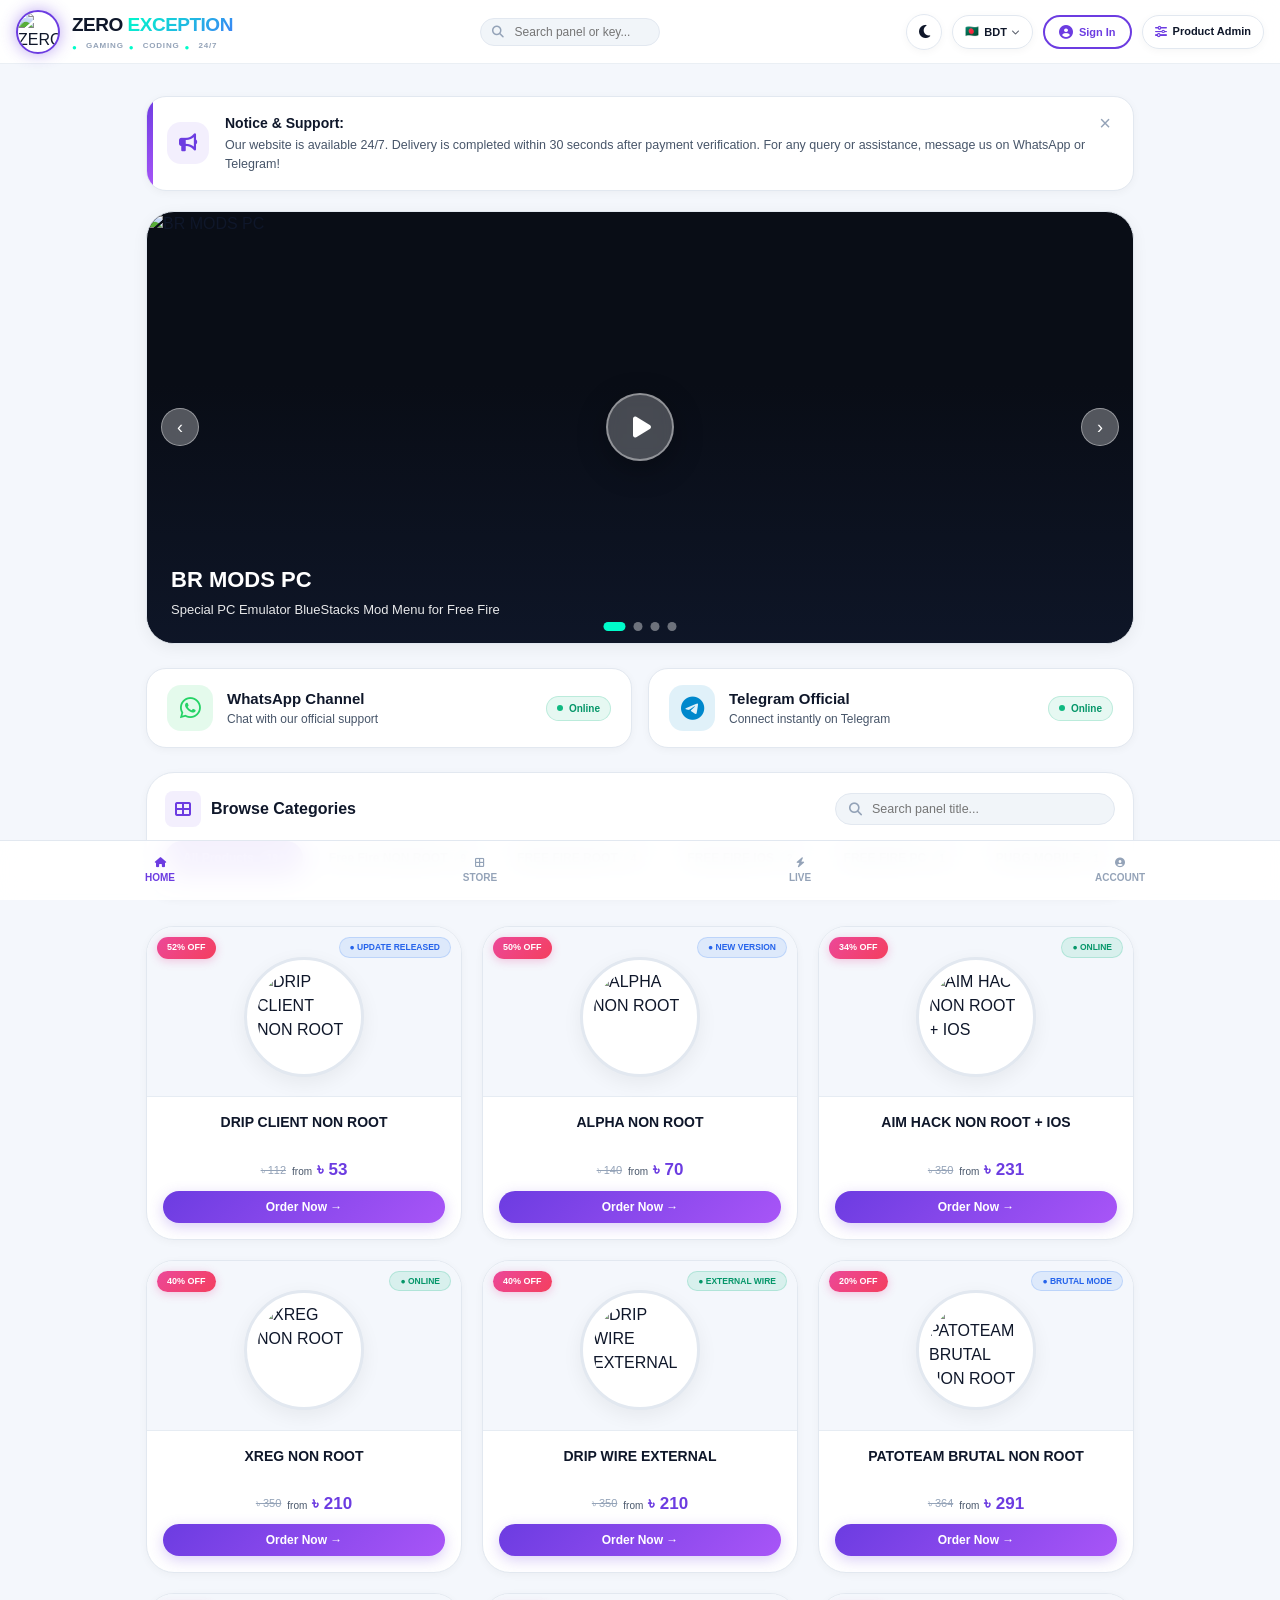
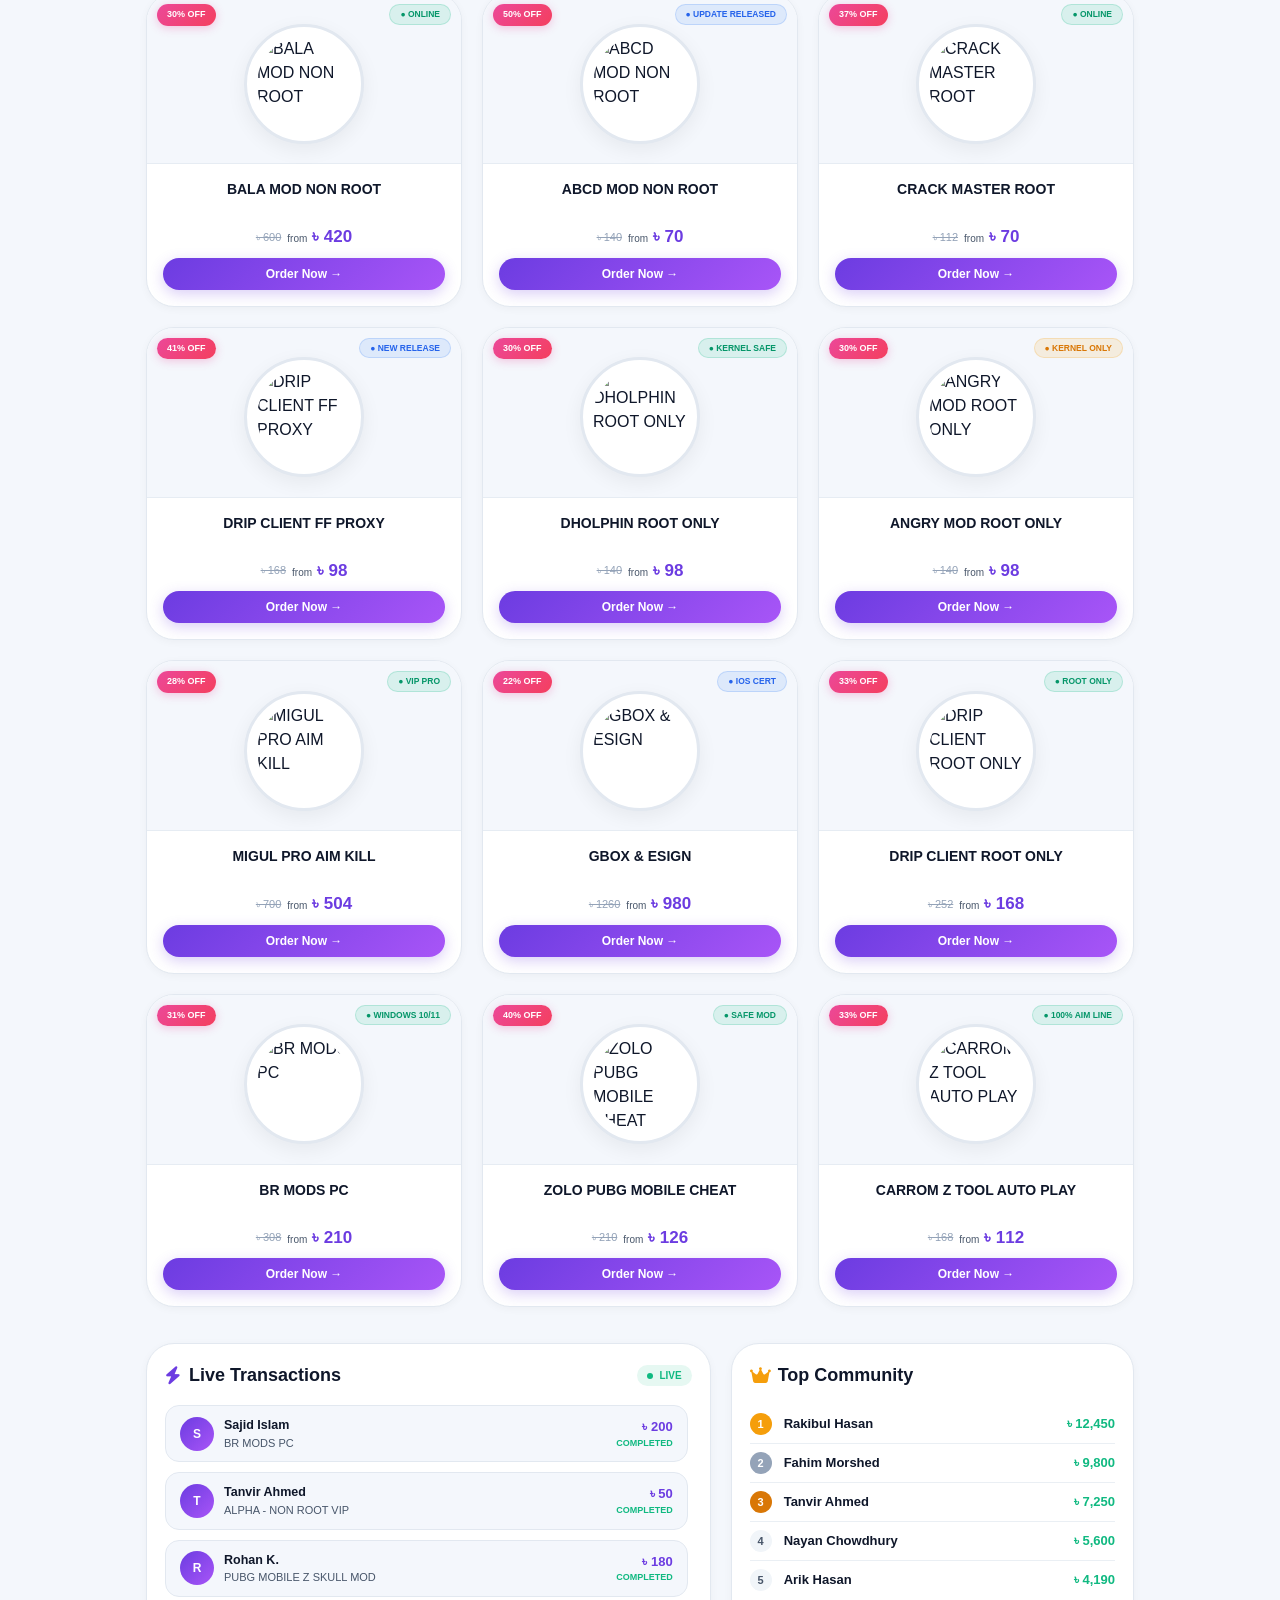
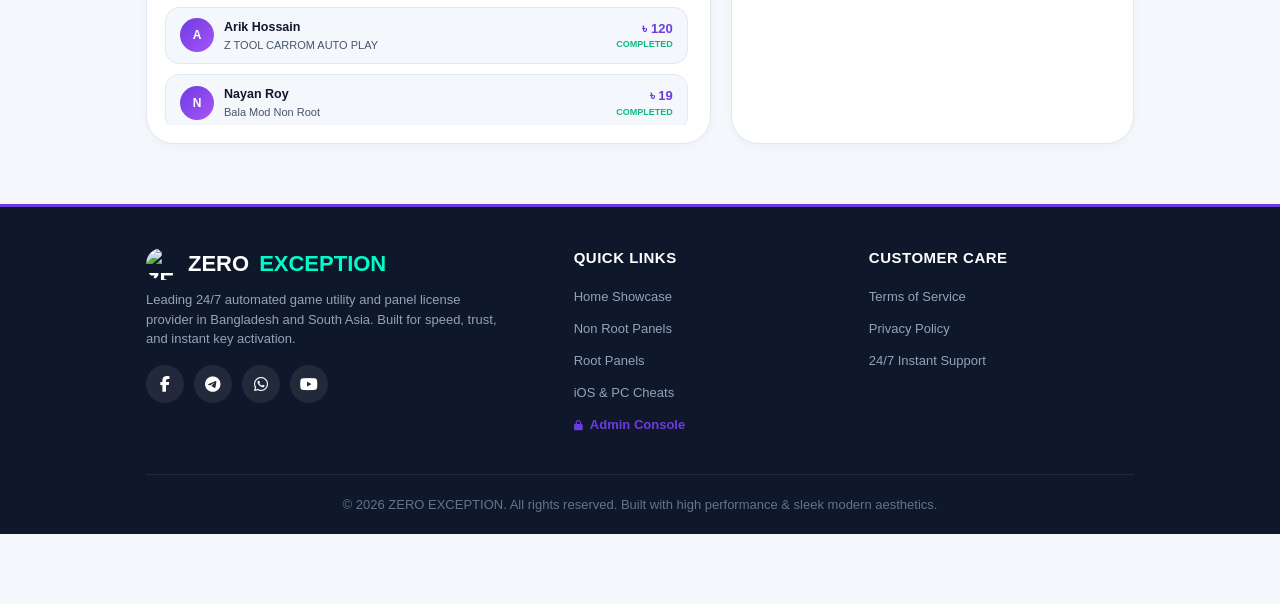
==== index.html @ f05b0069 "Add files via upload" ====
<!DOCTYPE html>
<html lang="en" data-theme="light">
<head>
    <meta charset="UTF-8">
    <meta name="viewport" content="width=device-width, initial-scale=1.0">
    <title>ZERO EXCEPTION | Fast, Trusted 24/7 Digital Game Key Store</title>
    <meta name="description" content="ZERO EXCEPTION - Premium digital gaming panels, Free Fire non-root/root mods, BR MODS PC, PUBG tools, and 24/7 automated license key delivery.">
    <meta name="keywords" content="ZERO EXCEPTION, Free fire panel, BR MODS PC, ALPHA Non Root, Drip Client, Bala Mod, PUBG Z Mod, Z Tool Auto Play">
    
    <!-- OpenGraph SEO Tags -->
    <meta property="og:title" content="ZERO EXCEPTION | 24/7 Game Panel Key Store">
    <meta property="og:description" content="Instant 30-second delivery for Free Fire, BR MODS, PUBG Z, and Carrom Auto Play with multi-currency & 24/7 support.">
    <meta property="og:type" content="website">
    
    <!-- FontAwesome & Google Fonts -->
    <link rel="stylesheet" href="https://cdnjs.cloudflare.com/ajax/libs/font-awesome/6.4.0/css/all.min.css">
    <link rel="preconnect" href="https://fonts.googleapis.com">
    <link rel="preconnect" href="https://fonts.gstatic.com" crossorigin>
    <!-- Firebase App & Firestore SDKs (v9 compat for zero-build static hosting) -->
    <script src="https://www.gstatic.com/firebasejs/9.23.0/firebase-app-compat.js"></script>
    <script src="https://www.gstatic.com/firebasejs/9.23.0/firebase-firestore-compat.js"></script>

    <style>
        /* ============================================================
           BD PANEL OFFICIAL - COMPREHENSIVE DESIGN SYSTEM & STYLES
           ============================================================ */

        :root {
            --theme-color: #00fcca;
            --theme-color-rgb: 0, 252, 202;
            --theme-brand: #6C3CE1;
            --theme-brand-hover: #5A2BD0;
            --theme-brand-light: rgba(108, 60, 225, 0.08);
            --theme-gradient: linear-gradient(135deg, #6C3CE1, #A855F7);
            --theme-gradient-accent: linear-gradient(135deg, #00fcca, #3B82F6);
            --theme-gradient-pink: linear-gradient(135deg, #6C3CE1, #EC4899);
            
            --bg-primary: #F4F7FC;
            --bg-secondary: #FFFFFF;
            --bg-card: #FFFFFF;
            --bg-nav: rgba(255, 255, 255, 0.92);
            --bg-dropdown: #FFFFFF;
            --bg-input: #F1F5F9;
            --bg-hover: rgba(0, 0, 0, 0.04);
            --bg-footer: #0F172A;
            --bg-modal-overlay: rgba(15, 23, 42, 0.65);
            
            --text-primary: #0F172A;
            --text-secondary: #475569;
            --text-muted: #94A3B8;
            --text-white: #FFFFFF;
            
            --border-color: #E2E8F0;
            --border-light: rgba(226, 232, 240, 0.7);
            --border-glow: rgba(108, 60, 225, 0.25);
            
            --shadow-sm: 0 2px 8px rgba(0, 0, 0, 0.04);
            --shadow-md: 0 4px 16px rgba(0, 0, 0, 0.06);
            --shadow-lg: 0 12px 40px rgba(0, 0, 0, 0.08);
            --shadow-glow: 0 0 25px rgba(108, 60, 225, 0.2);
            
            --radius-sm: 8px;
            --radius-md: 14px;
            --radius-lg: 20px;
            --radius-xl: 28px;
            --radius-pill: 9999px;
            
            --font-main: 'Inter', -apple-system, BlinkMacSystemFont, sans-serif;
            --font-heading: 'Outfit', 'Inter', sans-serif;
        }

        [data-theme="dark"] {
            --bg-primary: #0B0F19;
            --bg-secondary: #151D2A;
            --bg-card: #151D2A;
            --bg-nav: rgba(11, 15, 25, 0.94);
            --bg-dropdown: #151D2A;
            --bg-input: #1D283A;
            --bg-hover: rgba(255, 255, 255, 0.06);
            --bg-footer: #080C14;
            --bg-modal-overlay: rgba(0, 0, 0, 0.8);
            
            --text-primary: #F8FAFC;
            --text-secondary: #CBD5E1;
            --text-muted: #64748B;
            
            --border-color: #243044;
            --border-light: rgba(36, 48, 68, 0.7);
            --border-glow: rgba(0, 252, 202, 0.3);
            
            --shadow-sm: 0 2px 8px rgba(0, 0, 0, 0.3);
            --shadow-md: 0 4px 20px rgba(0, 0, 0, 0.4);
            --shadow-lg: 0 12px 40px rgba(0, 0, 0, 0.5);
            --shadow-glow: 0 0 30px rgba(0, 252, 202, 0.15);
        }

        *, *::before, *::after {
            box-sizing: border-box;
            margin: 0;
            padding: 0;
            transition: background-color 0.3s ease, color 0.3s ease, border-color 0.3s ease, box-shadow 0.3s ease;
        }

        html { scroll-behavior: smooth; }

        body {
            font-family: var(--font-main);
            background-color: var(--bg-primary);
            color: var(--text-primary);
            line-height: 1.5;
            -webkit-font-smoothing: antialiased;
            min-height: 100vh;
            padding-bottom: 70px;
        }

        a { text-decoration: none; color: inherit; }
        button, input, select { font-family: inherit; outline: none; border: none; }
        button { cursor: pointer; }

        ::-webkit-scrollbar { width: 7px; }
        ::-webkit-scrollbar-track { background: var(--bg-primary); }
        ::-webkit-scrollbar-thumb { background: var(--theme-brand); border-radius: 10px; }

        .container-custom {
            max-width: 1020px;
            margin: 0 auto;
            padding: 0 16px;
        }

        /* HEADER */
        #new-header {
            background: var(--bg-nav);
            border-bottom: 1px solid var(--border-light);
            padding: 0.6rem 1rem;
            display: flex;
            justify-content: space-between;
            align-items: center;
            position: sticky;
            top: 0;
            z-index: 1000;
            backdrop-filter: blur(16px);
            -webkit-backdrop-filter: blur(16px);
            min-height: 64px;
        }

        .site-brand { display: flex; align-items: center; gap: 12px; }
        .site-brand .brand-img-logo {
            width: 44px;
            height: 44px;
            border-radius: 50%;
            object-fit: cover;
            border: 2px solid var(--theme-brand);
            box-shadow: 0 0 16px rgba(108, 60, 225, 0.45);
            transition: transform 0.3s cubic-bezier(0.16, 1, 0.3, 1);
        }
        .site-brand:hover .brand-img-logo {
            transform: scale(1.08) rotate(5deg);
            box-shadow: 0 0 22px rgba(108, 60, 225, 0.65);
        }

        .site-brand .brand-info { display: flex; flex-direction: column; }
        .site-brand .brand-name {
            font-size: 19px;
            font-weight: 900;
            font-family: var(--font-heading);
            letter-spacing: -0.5px;
            color: var(--text-primary);
        }
        .site-brand .brand-name .highlight {
            background: var(--theme-gradient-accent);
            -webkit-background-clip: text;
            background-clip: text;
            -webkit-text-fill-color: transparent;
        }
        .site-brand .brand-tagline {
            font-size: 8px;
            font-weight: 700;
            color: var(--text-muted);
            letter-spacing: 0.8px;
            display: flex;
            align-items: center;
            gap: 5px;
            margin-top: 1px;
            text-transform: uppercase;
        }
        .site-brand .brand-tagline .dot { color: var(--theme-color); }

        .header-right-side { display: flex; align-items: center; gap: 10px; }

        .header-search { position: relative; display: none; }
        @media (min-width: 768px) { .header-search { display: block; } }
        .header-search input {
            background: var(--bg-input);
            color: var(--text-primary);
            border: 1px solid var(--border-color);
            padding: 6px 12px 6px 34px;
            border-radius: var(--radius-pill);
            font-size: 12px;
            width: 180px;
            transition: all 0.3s ease;
        }
        .header-search input:focus { width: 230px; border-color: var(--theme-brand); box-shadow: 0 0 12px rgba(108, 60, 225, 0.2); }
        .header-search i { position: absolute; left: 12px; top: 50%; transform: translateY(-50%); font-size: 12px; color: var(--text-muted); }

        .theme-toggle-btn {
            width: 36px;
            height: 36px;
            border-radius: 50%;
            background: var(--bg-secondary);
            border: 1.5px solid var(--border-color);
            color: var(--text-primary);
            display: flex;
            align-items: center;
            justify-content: center;
            cursor: pointer;
            font-size: 15px;
            box-shadow: var(--shadow-sm);
            transition: all 0.3s ease;
        }
        .theme-toggle-btn:hover { transform: scale(1.08) rotate(15deg); border-color: var(--theme-brand); color: var(--theme-brand); }

        .currency-dropdown { position: relative; }
        .currency-btn {
            background: var(--bg-secondary);
            border: 1.5px solid var(--border-color);
            border-radius: var(--radius-pill);
            padding: 4px 12px;
            font-weight: 700;
            font-size: 11px;
            color: var(--text-primary);
            display: flex;
            align-items: center;
            gap: 5px;
            height: 34px;
            box-shadow: var(--shadow-sm);
        }
        .currency-menu {
            position: absolute;
            top: 110%;
            right: 0;
            background: var(--bg-dropdown);
            border: 1px solid var(--border-color);
            border-radius: var(--radius-md);
            padding: 6px;
            box-shadow: var(--shadow-lg);
            display: none;
            flex-direction: column;
            gap: 4px;
            min-width: 110px;
            z-index: 1050;
        }
        .currency-menu.show { display: flex; animation: fadeInDown 0.2s ease forwards; }
        .currency-item {
            padding: 6px 12px;
            border-radius: var(--radius-sm);
            font-size: 11px;
            font-weight: 600;
            color: var(--text-primary);
            display: flex;
            align-items: center;
            gap: 6px;
            cursor: pointer;
        }
        .currency-item:hover, .currency-item.active { background: var(--theme-brand-light); color: var(--theme-brand); }

        .auth-btn-login {
            padding: 5px 14px;
            border-radius: var(--radius-pill);
            font-weight: 700;
            font-size: 11px;
            color: var(--theme-brand);
            border: 2px solid var(--theme-brand);
            background: transparent;
            height: 34px;
            display: flex;
            align-items: center;
        }
        .auth-btn-register {
            padding: 5px 16px;
            border-radius: var(--radius-pill);
            font-weight: 700;
            font-size: 11px;
            color: white !important;
            background: var(--theme-gradient);
            height: 34px;
            display: flex;
            align-items: center;
            box-shadow: 0 3px 12px rgba(108, 60, 225, 0.3);
        }
        .user-avatar-btn {
            width: 36px;
            height: 36px;
            border-radius: 50%;
            background: var(--theme-gradient-pink);
            color: white;
            font-weight: 800;
            font-size: 13px;
            display: flex;
            align-items: center;
            justify-content: center;
            cursor: pointer;
            box-shadow: 0 2px 10px rgba(108, 60, 225, 0.3);
            position: relative;
        }
        .user-avatar-btn .online-dot {
            position: absolute;
            bottom: 0;
            right: 0;
            width: 10px;
            height: 10px;
            background: #10B981;
            border-radius: 50%;
            border: 2px solid var(--bg-secondary);
        }

        /* User Profile Dropdown */
        .user-dropdown-wrap {
            position: relative;
        }
        .user-menu-dropdown {
            position: absolute;
            top: 115%;
            right: 0;
            background: var(--bg-dropdown);
            border: 1.5px solid var(--border-color);
            border-radius: var(--radius-md);
            padding: 8px;
            box-shadow: var(--shadow-lg);
            display: none;
            flex-direction: column;
            gap: 4px;
            min-width: 210px;
            z-index: 1060;
        }
        .user-menu-dropdown.show {
            display: flex;
            animation: fadeInDown 0.2s ease forwards;
        }
        .user-menu-item {
            padding: 8px 12px;
            border-radius: var(--radius-sm);
            font-size: 12px;
            font-weight: 600;
            color: var(--text-primary);
            display: flex;
            align-items: center;
            gap: 8px;
            cursor: pointer;
            transition: all 0.2s ease;
            text-decoration: none;
        }
        .user-menu-item:hover {
            background: var(--theme-brand-light);
            color: var(--theme-brand);
        }
        .user-menu-item.logout {
            color: #EF4444;
            border-top: 1px solid var(--border-light);
            margin-top: 4px;
            padding-top: 8px;
        }
        .user-menu-item.logout:hover {
            background: rgba(239, 68, 68, 0.1);
            color: #DC2626;
        }

        /* NOTICE */
        .notice-banner {
            background: var(--bg-card);
            border: 1px solid var(--border-color);
            border-radius: var(--radius-lg);
            padding: 16px 44px 16px 20px;
            margin: 16px 0 20px;
            display: flex;
            align-items: center;
            gap: 16px;
            box-shadow: var(--shadow-sm);
            position: relative;
            overflow: hidden;
        }
        .notice-banner::before { content: ''; position: absolute; left: 0; top: 0; bottom: 0; width: 6px; background: var(--theme-gradient); }
        .notice-banner .icon {
            width: 42px;
            height: 42px;
            background: var(--theme-brand-light);
            border-radius: var(--radius-md);
            display: flex;
            align-items: center;
            justify-content: center;
            color: var(--theme-brand);
            font-size: 18px;
            flex-shrink: 0;
        }
        .notice-banner .content h4 { font-size: 14px; font-weight: 800; color: var(--text-primary); }
        .notice-banner .content p { font-size: 12.5px; color: var(--text-secondary); margin-top: 2px; }
        .notice-banner .close-btn {
            position: absolute;
            top: 12px;
            right: 14px;
            background: none;
            font-size: 20px;
            color: var(--text-muted);
            cursor: pointer;
            width: 28px;
            height: 28px;
            border-radius: 50%;
            display: flex;
            align-items: center;
            justify-content: center;
        }

        /* CAROUSEL */
        .carousel-wrapper {
            position: relative;
            border-radius: var(--radius-xl);
            overflow: hidden;
            margin-bottom: 24px;
            box-shadow: var(--shadow-md);
            border: 1px solid var(--border-color);
            background: #090D16;
        }
        .carousel-track { display: flex; transition: transform 0.6s cubic-bezier(0.16, 1, 0.3, 1); }
        .carousel-slide { flex: 0 0 100%; aspect-ratio: 16/7; position: relative; }
        @media (max-width: 640px) { .carousel-slide { aspect-ratio: 16/9; } }
        .carousel-slide img { width: 100%; height: 100%; object-fit: cover; }
        .carousel-slide .slide-overlay {
            position: absolute;
            inset: 0;
            background: linear-gradient(0deg, rgba(15,23,42,0.85) 0%, transparent 60%);
            display: flex;
            flex-direction: column;
            justify-content: flex-end;
            padding: 24px;
            color: white;
        }
        .slide-overlay h3 { font-size: 22px; font-weight: 800; font-family: var(--font-heading); }
        .slide-overlay p { font-size: 13px; opacity: 0.9; margin-top: 4px; }
        .play-overlay-btn {
            position: absolute;
            top: 50%;
            left: 50%;
            transform: translate(-50%, -50%);
            width: 68px;
            height: 68px;
            background: rgba(255, 255, 255, 0.25);
            backdrop-filter: blur(8px);
            border: 2px solid rgba(255, 255, 255, 0.4);
            border-radius: 50%;
            display: flex;
            align-items: center;
            justify-content: center;
            color: white;
            font-size: 24px;
            cursor: pointer;
            box-shadow: 0 8px 30px rgba(0, 0, 0, 0.3);
            z-index: 5;
        }
        .carousel-nav-btn {
            position: absolute;
            top: 50%;
            transform: translateY(-50%);
            width: 38px;
            height: 38px;
            border-radius: 50%;
            background: rgba(255, 255, 255, 0.3);
            backdrop-filter: blur(6px);
            border: 1px solid rgba(255, 255, 255, 0.4);
            color: white;
            display: flex;
            align-items: center;
            justify-content: center;
            font-size: 18px;
            z-index: 10;
        }
        .carousel-prev { left: 14px; }
        .carousel-next { right: 14px; }
        .carousel-dots { position: absolute; bottom: 12px; left: 50%; transform: translateX(-50%); display: flex; gap: 8px; z-index: 10; }
        .dot { width: 9px; height: 9px; border-radius: 50%; background: rgba(255, 255, 255, 0.4); cursor: pointer; }
        .dot.active { background: var(--theme-color); width: 22px; border-radius: 10px; }

        /* SUPPORT SECTION */
        .support-section { display: grid; grid-template-columns: 1fr 1fr; gap: 16px; margin-bottom: 24px; }
        @media (max-width: 640px) { .support-section { grid-template-columns: 1fr; } }
        .support-card {
            background: var(--bg-card);
            border: 1px solid var(--border-color);
            border-radius: var(--radius-lg);
            padding: 16px 20px;
            display: flex;
            align-items: center;
            gap: 14px;
            box-shadow: var(--shadow-sm);
        }
        .support-card .icon {
            width: 46px;
            height: 46px;
            border-radius: var(--radius-md);
            display: flex;
            align-items: center;
            justify-content: center;
            font-size: 24px;
            flex-shrink: 0;
        }
        .support-card .icon.whatsapp { background: rgba(37, 211, 102, 0.12); color: #25D366; }
        .support-card .icon.telegram { background: rgba(0, 136, 204, 0.12); color: #0088cc; }
        .support-card .info { flex: 1; }
        .support-card .info .title { font-weight: 800; font-size: 15px; color: var(--text-primary); }
        .support-card .info .sub { font-size: 12px; color: var(--text-secondary); }
        .status-pill {
            display: flex;
            align-items: center;
            gap: 6px;
            font-size: 10px;
            font-weight: 700;
            color: #059669;
            background: rgba(16, 185, 129, 0.1);
            padding: 4px 10px;
            border-radius: var(--radius-pill);
            border: 1px solid rgba(16, 185, 129, 0.2);
        }
        .status-pill .dot { width: 6px; height: 6px; background: #10B981; border-radius: 50%; animation: pulse 1.8s infinite; }

        @keyframes pulse {
            0% { transform: scale(0.95); box-shadow: 0 0 0 0 rgba(16, 185, 129, 0.7); }
            70% { transform: scale(1); box-shadow: 0 0 0 6px rgba(16, 185, 129, 0); }
            100% { transform: scale(0.95); box-shadow: 0 0 0 0 rgba(16, 185, 129, 0); }
        }

        /* CATEGORIES & SEARCH */
        .category-filter-box {
            background: var(--bg-card);
            border: 1px solid var(--border-color);
            border-radius: var(--radius-xl);
            padding: 18px;
            margin-bottom: 28px;
            box-shadow: var(--shadow-sm);
        }
        .filter-top { display: flex; align-items: center; justify-content: space-between; margin-bottom: 14px; gap: 12px; flex-wrap: wrap; }
        .filter-top .left-title { display: flex; align-items: center; gap: 10px; }
        .filter-top .left-title .icon-wrap {
            width: 36px;
            height: 36px;
            background: var(--theme-brand-light);
            color: var(--theme-brand);
            border-radius: var(--radius-sm);
            display: flex;
            align-items: center;
            justify-content: center;
            font-size: 16px;
        }
        .filter-top h4 { font-size: 16px; font-weight: 800; font-family: var(--font-heading); }
        .search-input-wrap { position: relative; flex: 1; max-width: 280px; }
        .search-input-wrap input {
            width: 100%;
            background: var(--bg-input);
            color: var(--text-primary);
            border: 1px solid var(--border-color);
            padding: 8px 14px 8px 36px;
            border-radius: var(--radius-pill);
            font-size: 12.5px;
        }
        .search-input-wrap i { position: absolute; left: 14px; top: 50%; transform: translateY(-50%); font-size: 13px; color: var(--text-muted); }

        .filter-tabs { display: flex; gap: 8px; overflow-x: auto; padding-bottom: 4px; }
        .filter-tab {
            padding: 8px 18px;
            border-radius: var(--radius-pill);
            font-size: 12px;
            font-weight: 700;
            color: var(--text-secondary);
            background: var(--bg-input);
            white-space: nowrap;
            cursor: pointer;
            display: inline-flex;
            align-items: center;
            gap: 6px;
        }
        .filter-tab:hover { background: var(--theme-brand-light); color: var(--theme-brand); }
        .filter-tab.active { background: var(--theme-brand); color: white; box-shadow: 0 4px 14px rgba(108, 60, 225, 0.35); }
        .filter-tab .count { font-size: 10px; background: rgba(0, 0, 0, 0.1); padding: 1px 7px; border-radius: var(--radius-pill); }
        .filter-tab.active .count { background: rgba(255, 255, 255, 0.25); color: white; }

        /* PRODUCT GRID */
        .product-grid { display: grid; grid-template-columns: repeat(2, 1fr); gap: 20px; margin-bottom: 36px; }
        @media (min-width: 900px) { .product-grid { grid-template-columns: repeat(3, 1fr); } }
        @media (max-width: 600px) { .product-grid { grid-template-columns: repeat(2, 1fr); gap: 12px; } }

        .product-card {
            background: var(--bg-card);
            border: 1.5px solid var(--border-color);
            border-radius: var(--radius-xl);
            overflow: hidden;
            position: relative;
            display: flex;
            flex-direction: column;
            box-shadow: var(--shadow-sm);
            cursor: pointer;
        }
        .product-card:hover { transform: translateY(-6px); box-shadow: var(--shadow-glow); border-color: var(--theme-brand); }
        .product-card .image-wrap {
            padding: 24px 16px 14px;
            background: var(--bg-primary);
            display: flex;
            align-items: center;
            justify-content: center;
            position: relative;
            min-height: 170px;
            border-bottom: 1px solid var(--border-light);
        }

        .discount-badge {
            position: absolute;
            top: 10px;
            left: 10px;
            background: linear-gradient(135deg, #EC4899, #F43F5E);
            color: white;
            font-size: 9px;
            font-weight: 800;
            padding: 4px 10px;
            border-radius: var(--radius-pill);
            box-shadow: 0 2px 10px rgba(236, 72, 153, 0.3);
            z-index: 10;
            text-transform: uppercase;
        }
        .status-badge {
            position: absolute;
            top: 10px;
            right: 10px;
            font-size: 8.5px;
            font-weight: 800;
            padding: 3px 10px;
            border-radius: var(--radius-pill);
            z-index: 10;
            text-transform: uppercase;
        }
        .status-badge.online { background: rgba(16, 185, 129, 0.12); color: #059669; border: 1px solid rgba(16, 185, 129, 0.2); }
        .status-badge.new { background: rgba(59, 130, 246, 0.12); color: #2563EB; border: 1px solid rgba(59, 130, 246, 0.2); }
        .status-badge.warning { background: rgba(245, 158, 11, 0.12); color: #D97706; border: 1px solid rgba(245, 158, 11, 0.2); }
        .status-badge.danger { background: rgba(239, 68, 68, 0.12); color: #DC2626; border: 1px solid rgba(239, 68, 68, 0.2); }

        .product-card .image-circle {
            width: 120px;
            height: 120px;
            border-radius: 50%;
            background: var(--bg-card);
            display: flex;
            align-items: center;
            justify-content: center;
            padding: 10px;
            border: 3px solid var(--border-color);
            box-shadow: 0 6px 20px rgba(0, 0, 0, 0.06);
        }
        .product-card:hover .image-circle { transform: scale(1.06); border-color: var(--theme-brand); }
        .product-card .image-circle img { width: 100%; height: 100%; object-fit: cover; border-radius: 50%; }

        .product-card .info { padding: 16px; text-align: center; flex: 1; display: flex; flex-direction: column; justify-content: space-between; }
        .product-card .info h4 { font-size: 14px; font-weight: 800; color: var(--text-primary); line-height: 1.3; min-height: 36px; }
        .product-card .price-row { display: flex; align-items: center; justify-content: center; gap: 6px; margin: 8px 0; }
        .product-card .old-price { font-size: 11px; color: var(--text-muted); text-decoration: line-through; }
        .product-card .price { font-size: 17px; font-weight: 900; color: var(--theme-brand); font-family: var(--font-heading); }
        .product-card .price .from { font-size: 10px; font-weight: 500; color: var(--text-secondary); }

        .order-btn {
            width: 100%;
            padding: 9px;
            border-radius: var(--radius-pill);
            background: var(--theme-gradient);
            color: white;
            font-size: 12px;
            font-weight: 800;
            border: none;
            box-shadow: 0 4px 14px rgba(108, 60, 225, 0.25);
        }
        .order-btn:hover { transform: scale(1.02); box-shadow: 0 6px 20px rgba(108, 60, 225, 0.4); }

        /* LIVE ORDERS & LEADERBOARD */
        .section-title-wrap { display: flex; align-items: center; justify-content: space-between; margin-bottom: 16px; }
        .section-title-wrap h3 { font-size: 18px; font-weight: 900; font-family: var(--font-heading); display: flex; align-items: center; gap: 8px; }
        .live-indicator { display: inline-flex; align-items: center; gap: 6px; font-size: 10px; font-weight: 700; color: #10B981; background: rgba(16, 185, 129, 0.1); padding: 3px 10px; border-radius: var(--radius-pill); }

        .dashboard-row { display: grid; grid-template-columns: 1.4fr 1fr; gap: 20px; margin-bottom: 36px; }
        @media (max-width: 800px) { .dashboard-row { grid-template-columns: 1fr; } }

        .live-orders-card, .top-spenders-card { background: var(--bg-card); border: 1px solid var(--border-color); border-radius: var(--radius-xl); padding: 18px; box-shadow: var(--shadow-sm); }
        .live-orders-list { display: flex; flex-direction: column; gap: 10px; max-height: 320px; overflow-y: auto; padding-right: 4px; }
        .live-order-item { background: var(--bg-primary); border: 1px solid var(--border-color); border-radius: var(--radius-md); padding: 10px 14px; display: flex; align-items: center; justify-content: space-between; animation: fadeIn 0.4s ease forwards; }
        .live-order-user { display: flex; align-items: center; gap: 10px; }
        .live-order-avatar { width: 34px; height: 34px; border-radius: 50%; background: var(--theme-gradient); color: white; font-weight: 800; font-size: 12px; display: flex; align-items: center; justify-content: center; }
        .live-order-info .name { font-weight: 700; font-size: 12.5px; color: var(--text-primary); }
        .live-order-info .product { font-size: 11px; color: var(--text-secondary); }
        .live-order-right { text-align: right; }
        .live-order-price { font-weight: 800; font-size: 13px; color: var(--theme-brand); }
        .live-order-status { font-size: 9px; font-weight: 800; color: #10B981; text-transform: uppercase; }

        .top-user-item { display: flex; align-items: center; gap: 12px; padding: 8px 0; border-bottom: 1px solid var(--border-light); }
        .top-user-item:last-child { border-bottom: none; }
        .top-user-rank { width: 22px; height: 22px; border-radius: 50%; background: var(--bg-input); color: var(--text-secondary); font-size: 11px; font-weight: 800; display: flex; align-items: center; justify-content: center; }
        .top-user-rank.gold { background: #F59E0B; color: white; }
        .top-user-rank.silver { background: #94A3B8; color: white; }
        .top-user-rank.bronze { background: #D97706; color: white; }
        .top-user-name { flex: 1; font-weight: 700; font-size: 13px; }
        .top-user-spent { font-weight: 800; font-size: 13px; color: #10B981; }

        /* FOOTER */
        .premium-footer { background: var(--bg-footer); border-top: 3px solid var(--theme-brand); color: white; padding: 40px 0 20px; margin-top: 60px; }
        .footer-grid { display: grid; grid-template-columns: 1.5fr 1fr 1fr; gap: 30px; margin-bottom: 30px; }
        @media (max-width: 768px) { .footer-grid { grid-template-columns: 1fr; } }
        .footer-brand h3 { font-size: 22px; font-weight: 900; font-family: var(--font-heading); }
        .footer-brand p { font-size: 13px; color: #94A3B8; margin: 10px 0 16px; max-width: 360px; }
        .footer-socials { display: flex; gap: 10px; }
        .social-icon { width: 38px; height: 38px; border-radius: 50%; background: rgba(255, 255, 255, 0.08); display: flex; align-items: center; justify-content: center; color: white; font-size: 16px; }
        .footer-col h4 { font-size: 15px; font-weight: 800; margin-bottom: 14px; text-transform: uppercase; letter-spacing: 0.5px; }
        .footer-col ul { list-style: none; }
        .footer-col ul li { margin-bottom: 8px; }
        .footer-col ul li a { color: #94A3B8; font-size: 13px; }
        .copyright-bar { text-align: center; border-top: 1px solid rgba(255, 255, 255, 0.08); padding-top: 20px; font-size: 13px; color: #64748B; }

        /* MOBILE NAV */
        .mobile-navbar {
            position: fixed;
            bottom: 0;
            left: 0;
            right: 0;
            height: 60px;
            background: var(--bg-nav);
            backdrop-filter: blur(14px);
            -webkit-backdrop-filter: blur(14px);
            border-top: 1px solid var(--border-color);
            display: flex;
            justify-content: space-around;
            align-items: center;
            z-index: 1000;
        }
        .nav-item {
            display: flex;
            flex-direction: column;
            align-items: center;
            justify-content: center;
            color: var(--text-muted);
            font-size: 10px;
            font-weight: 700;
            text-transform: uppercase;
            gap: 3px;
            cursor: pointer;
            flex: 1;
            height: 100%;
        }
        .nav-item.active, .nav-item:hover { color: var(--theme-brand); }

        /* MODALS */
        .modal-overlay {
            position: fixed;
            inset: 0;
            background: var(--bg-modal-overlay);
            backdrop-filter: blur(8px);
            z-index: 2000;
            display: none;
            align-items: center;
            justify-content: center;
            padding: 16px;
            opacity: 0;
            transition: opacity 0.3s ease;
        }
        .modal-overlay.active { display: flex; opacity: 1; }
        .modal-card {
            background: var(--bg-card);
            border: 1px solid var(--border-color);
            border-radius: var(--radius-xl);
            max-width: 520px;
            width: 100%;
            padding: 24px;
            box-shadow: var(--shadow-lg);
            position: relative;
            transform: scale(0.92);
            transition: transform 0.3s cubic-bezier(0.16, 1, 0.3, 1);
            max-height: 90vh;
            overflow-y: auto;
        }
        .modal-overlay.active .modal-card { transform: scale(1); }
        .modal-close-btn {
            position: absolute;
            top: 16px;
            right: 16px;
            background: var(--bg-input);
            border: none;
            width: 32px;
            height: 32px;
            border-radius: 50%;
            font-size: 18px;
            color: var(--text-secondary);
            display: flex;
            align-items: center;
            justify-content: center;
            cursor: pointer;
        }
        .modal-header h3 { font-size: 20px; font-weight: 900; font-family: var(--font-heading); }
        .modal-header p { font-size: 13px; color: var(--text-secondary); }

        .checkout-product-preview {
            display: flex;
            align-items: center;
            gap: 14px;
            background: var(--bg-primary);
            padding: 12px;
            border-radius: var(--radius-md);
            margin-bottom: 16px;
        }
        .checkout-product-preview img { width: 50px; height: 50px; border-radius: 50%; object-fit: cover; }
        .checkout-product-preview h4 { font-size: 14px; font-weight: 800; }
        .checkout-product-preview .price { font-size: 15px; font-weight: 900; color: var(--theme-brand); }

        .form-group { margin-bottom: 14px; }
        .form-group label { display: block; font-size: 12px; font-weight: 700; margin-bottom: 6px; color: var(--text-secondary); }
        .form-control {
            width: 100%;
            padding: 10px 14px;
            background: var(--bg-input);
            border: 1px solid var(--border-color);
            border-radius: var(--radius-md);
            color: var(--text-primary);
            font-size: 13px;
            font-weight: 600;
        }

        .payment-methods-grid { display: grid; grid-template-columns: repeat(3, 1fr); gap: 8px; margin-bottom: 16px; }
        .payment-method-card {
            background: var(--bg-primary);
            border: 2px solid var(--border-color);
            border-radius: var(--radius-md);
            padding: 8px;
            text-align: center;
            cursor: pointer;
        }
        .payment-method-card.active { border-color: var(--theme-brand); background: var(--theme-brand-light); }
        .payment-method-card span { display: block; font-size: 10px; font-weight: 800; }

        .account-number-box {
            background: var(--bg-input);
            border: 1px dashed var(--theme-brand);
            border-radius: var(--radius-md);
            padding: 12px;
            display: flex;
            align-items: center;
            justify-content: space-between;
            margin-bottom: 16px;
        }
        .copy-btn { background: var(--theme-brand); color: white; font-size: 11px; font-weight: 700; padding: 4px 10px; border-radius: var(--radius-pill); }

        .key-delivery-box {
            background: #064E3B;
            color: #A7F3D0;
            border-radius: var(--radius-md);
            padding: 16px;
            text-align: center;
            margin-top: 16px;
        }
        .key-delivery-box .key-text {
            font-family: monospace;
            font-size: 18px;
            font-weight: 900;
            letter-spacing: 2px;
            background: rgba(0, 0, 0, 0.3);
            padding: 8px 12px;
            border-radius: 6px;
            margin: 10px 0;
            color: #34D399;
            user-select: text !important;
        }

        @keyframes fadeIn { from { opacity: 0; transform: translateY(10px); } to { opacity: 1; transform: translateY(0); } }
        @keyframes fadeInDown { from { opacity: 0; transform: translateY(-10px); } to { opacity: 1; transform: translateY(0); } }
    </style>
</head>
<body>

    <!-- ==========================================
         HEADER / NAVBAR
         ========================================== -->
    <header id="new-header">
        <a href="#" class="site-brand">
            <img src="images/logo.jpg" alt="ZERO EXCEPTION Logo" class="brand-img-logo">
            <div class="brand-info">
                <div class="brand-name">
                    ZERO <span class="highlight">EXCEPTION</span>
                </div>
                <div class="brand-tagline">
                    <span class="dot">●</span> Gaming <span class="dot">●</span> Coding <span class="dot">●</span> 24/7
                </div>
            </div>
        </a>

        <div class="header-search">
            <i class="fas fa-search"></i>
            <input type="text" id="searchInputHeader" placeholder="Search panel or key...">
        </div>

        <div class="header-right-side">
            <button class="theme-toggle-btn" id="themeToggle" aria-label="Toggle Theme">
                <i class="fas fa-moon"></i>
            </button>

            <div class="currency-dropdown">
                <button class="currency-btn" id="currencyDropdownBtn">
                    <span id="currencyFlag">🇧🇩</span>
                    <span id="currencyLabel">BDT</span>
                    <i class="fas fa-chevron-down" style="font-size: 8px; opacity: 0.7;"></i>
                </button>
                <div class="currency-menu" id="currencyMenu">
                    <div class="currency-item" data-currency="BDT">🇧🇩 BDT</div>
                    <div class="currency-item" data-currency="INR">🇮🇳 INR</div>
                    <div class="currency-item" data-currency="NPR">🇳🇵 NPR</div>
                    <div class="currency-item" data-currency="PKR">🇵🇰 PKR</div>
                </div>
            </div>

            <!-- Customer Auth & Profile Controls -->
            <div id="headerAuthContainer" style="display: flex; align-items: center; gap: 8px;">
                <!-- When NOT Logged In -->
                <button class="auth-btn-login" id="headerLoginBtn" style="cursor: pointer; gap: 6px; font-weight: 800;">
                    <i class="fas fa-user-circle" style="font-size: 14px;"></i> <span>Sign In</span>
                </button>

                <!-- When LOGGED IN -->
                <div class="user-dropdown-wrap" id="headerUserDropdownWrap" style="display: none;">
                    <button class="user-profile-badge" id="headerUserProfileBtn" style="display: flex; align-items: center; gap: 8px; cursor: pointer; padding: 3px 10px 3px 4px; border-radius: var(--radius-pill); background: var(--bg-secondary); border: 1.5px solid var(--border-color); box-shadow: var(--shadow-sm); height: 34px;">
                        <div class="user-avatar-btn" id="headerUserAvatar" style="width: 26px; height: 26px; font-size: 11px;">U</div>
                        <span id="headerUserName" style="font-size: 11.5px; font-weight: 700; max-width: 90px; overflow: hidden; text-overflow: ellipsis; white-space: nowrap;">Account</span>
                        <i class="fas fa-chevron-down" style="font-size: 8px; opacity: 0.6;"></i>
                    </button>
                    <div class="user-menu-dropdown" id="headerUserMenu">
                        <div style="padding: 6px 12px; border-bottom: 1px solid var(--border-light); margin-bottom: 4px;">
                            <div id="dropdownUserFullName" style="font-size: 12.5px; font-weight: 800;">User Name</div>
                            <div id="dropdownUserEmail" style="font-size: 10.5px; color: var(--text-muted);">user@example.com</div>
                            <span class="badge-tag" id="dropdownUserRoleBadge" style="margin-top: 4px; display: inline-block; font-size: 9px; padding: 1px 6px; background: rgba(108, 60, 225, 0.15); color: var(--theme-brand); font-weight: 800; border-radius: 4px;">Customer</span>
                        </div>
                        <div class="user-menu-item" id="menuItemMyOrders">
                            <i class="fas fa-receipt" style="color: var(--theme-brand);"></i> My Orders & Keys
                        </div>
                        <a href="admin.html" class="user-menu-item" id="menuItemAdminConsole" style="display: none; color: #FACC15; font-weight: 700;">
                            <i class="fas fa-crown"></i> Admin Console
                        </a>
                        <div class="user-menu-item logout" id="menuItemLogout">
                            <i class="fas fa-sign-out-alt"></i> Sign Out
                        </div>
                    </div>
                </div>
            </div>

            <a href="admin.html" id="adminHeaderBtn" style="background: var(--bg-secondary); border: 1.5px solid var(--border-color); border-radius: var(--radius-pill); padding: 4px 12px; font-weight: 800; font-size: 11px; color: var(--text-primary); display: flex; align-items: center; gap: 6px; height: 34px; cursor: pointer; box-shadow: var(--shadow-sm); transition: all 0.3s ease;">
                <i class="fas fa-sliders-h" style="color: var(--theme-brand); font-size: 12px;"></i> Product Admin
            </a>
        </div>
    </header>

    <!-- ==========================================
         MAIN CONTAINER
         ========================================== -->
    <main class="container-custom" style="padding-top: 16px;">

        <!-- Notice Announcement Banner -->
        <div class="notice-banner" id="noticeBanner">
            <div class="icon">
                <i class="fas fa-bullhorn"></i>
            </div>
            <div class="content">
                <h4>Notice & Support:</h4>
                <p>Our website is available 24/7. Delivery is completed within 30 seconds after payment verification. For any query or assistance, message us on WhatsApp or Telegram!</p>
            </div>
            <button class="close-btn" id="noticeCloseBtn">×</button>
        </div>

        <!-- Hero Video Carousel Slider -->
        <div class="carousel-wrapper">
            <div class="play-overlay-btn" id="playOverlayBtn" title="Watch Video Demo">
                <i class="fas fa-play" style="margin-left: 4px;"></i>
            </div>
            <div class="carousel-track" id="carouselTrack">
                <div class="carousel-slide">
                    <img src="images/br_mods_pc.png" alt="BR MODS PC">
                    <div class="slide-overlay">
                        <h3>BR MODS PC</h3>
                        <p>Special PC Emulator BlueStacks Mod Menu for Free Fire</p>
                    </div>
                </div>
                <div class="carousel-slide">
                    <img src="images/jitu.jpg" alt="ALPHA NON ROOT">
                    <div class="slide-overlay">
                        <h3>ALPHA - NON ROOT VIP</h3>
                        <p>High Performance Headshot Scope & ESP Mod Injector</p>
                    </div>
                </div>
                <div class="carousel-slide">
                    <img src="images/zolo_pubg.png" alt="ZOLO PUBG">
                    <div class="slide-overlay">
                        <h3>PUBG MOBILE Z SKULL EDITION</h3>
                        <p>Skeleton ESP & Zero Recoil for PUBG Mobile</p>
                    </div>
                </div>
                <div class="carousel-slide">
                    <img src="images/carrom.png" alt="CARROM">
                    <div class="slide-overlay">
                        <h3>Z TOOL CARROM AUTO PLAY</h3>
                        <p>100% Guideline Predictor for Carrom Pool</p>
                    </div>
                </div>
            </div>
            <button class="carousel-nav-btn carousel-prev" id="carouselPrev">‹</button>
            <button class="carousel-nav-btn carousel-next" id="carouselNext">›</button>
            <div class="carousel-dots" id="carouselDots"></div>
        </div>

        <!-- Official Support Section -->
        <div class="support-section">
            <a href="https://wa.me/8801727400370" target="_blank" class="support-card">
                <div class="icon whatsapp">
                    <i class="fab fa-whatsapp"></i>
                </div>
                <div class="info">
                    <div class="title">WhatsApp Channel</div>
                    <div class="sub">Chat with our official support</div>
                </div>
                <div class="status-pill">
                    <span class="dot"></span> Online
                </div>
            </a>

            <a href="https://t.me/+nE1pT80-i6oyOGU1/" target="_blank" class="support-card">
                <div class="icon telegram">
                    <i class="fab fa-telegram-plane"></i>
                </div>
                <div class="info">
                    <div class="title">Telegram Official</div>
                    <div class="sub">Connect instantly on Telegram</div>
                </div>
                <div class="status-pill">
                    <span class="dot"></span> Online
                </div>
            </a>
        </div>

        <!-- Category Filter & Search Bar -->
        <div class="category-filter-box" id="categorySection">
            <div class="filter-top">
                <div class="left-title">
                    <div class="icon-wrap">
                        <i class="fas fa-th-large"></i>
                    </div>
                    <h4>Browse Categories</h4>
                </div>
                <div class="search-input-wrap">
                    <i class="fas fa-search"></i>
                    <input type="text" id="searchInput" placeholder="Search panel title...">
                </div>
            </div>
            <div class="filter-tabs" id="filterTabs">
                <!-- Dynamically Rendered -->
            </div>
        </div>

        <!-- Product Cards Grid -->
        <div class="product-grid" id="productGrid">
            <!-- Dynamically Rendered -->
        </div>

        <!-- Live Orders Feed & Top Spenders Leaderboard Section -->
        <div class="dashboard-row" id="liveOrdersSection">
            <div class="live-orders-card">
                <div class="section-title-wrap">
                    <h3>
                        <i class="fas fa-bolt" style="color: var(--theme-brand);"></i> Live Transactions
                    </h3>
                    <div class="live-indicator">
                        <span class="dot" style="width: 6px; height: 6px; background: #10B981; border-radius: 50%;"></span>
                        LIVE
                    </div>
                </div>
                <div class="live-orders-list" id="liveOrdersList">
                    <!-- Dynamically Rendered -->
                </div>
            </div>

            <div class="top-spenders-card">
                <div class="section-title-wrap">
                    <h3>
                        <i class="fas fa-crown" style="color: #F59E0B;"></i> Top Community
                    </h3>
                </div>
                <div class="top-spenders-list">
                    <div class="top-user-item">
                        <div class="top-user-rank gold">1</div>
                        <div class="top-user-name">Rakibul Hasan</div>
                        <div class="top-user-spent">৳ 12,450</div>
                    </div>
                    <div class="top-user-item">
                        <div class="top-user-rank silver">2</div>
                        <div class="top-user-name">Fahim Morshed</div>
                        <div class="top-user-spent">৳ 9,800</div>
                    </div>
                    <div class="top-user-item">
                        <div class="top-user-rank bronze">3</div>
                        <div class="top-user-name">Tanvir Ahmed</div>
                        <div class="top-user-spent">৳ 7,250</div>
                    </div>
                    <div class="top-user-item">
                        <div class="top-user-rank">4</div>
                        <div class="top-user-name">Nayan Chowdhury</div>
                        <div class="top-user-spent">৳ 5,600</div>
                    </div>
                    <div class="top-user-item">
                        <div class="top-user-rank">5</div>
                        <div class="top-user-name">Arik Hasan</div>
                        <div class="top-user-spent">৳ 4,190</div>
                    </div>
                </div>
            </div>
        </div>

    </main>

    <!-- FOOTER -->
    <footer class="premium-footer">
        <div class="container-custom">
            <div class="footer-grid">
                <div class="footer-brand">
                    <h3 style="display: flex; align-items: center; gap: 10px;">
                        <img src="images/logo.jpg" alt="ZERO EXCEPTION Logo" style="width: 32px; height: 32px; border-radius: 50%; object-fit: cover;">
                        ZERO <span style="color: var(--theme-color);">EXCEPTION</span>
                    </h3>
                    <p>Leading 24/7 automated game utility and panel license provider in Bangladesh and South Asia. Built for speed, trust, and instant key activation.</p>
                    <div class="footer-socials">
                        <a href="https://www.facebook.com/ariyanahmmed09x" class="social-icon"><i class="fab fa-facebook-f"></i></a>
                        <a href="https://t.me/AriyanAhmed9x" class="social-icon"><i class="fab fa-telegram-plane"></i></a>
                        <a href="https://wa.me/8801727400370" target="_blank" class="social-icon"><i class="fab fa-whatsapp"></i></a>
                        <a href="#" class="social-icon"><i class="fab fa-youtube"></i></a>
                    </div>
                </div>

                <div class="footer-col">
                    <h4>Quick Links</h4>
                    <ul>
                        <li><a href="#">Home Showcase</a></li>
                        <li><a href="#categorySection">Non Root Panels</a></li>
                        <li><a href="#categorySection">Root Panels</a></li>
                        <li><a href="#categorySection">iOS & PC Cheats</a></li>
                        <li><a href="admin.html" style="color: var(--theme-brand); font-weight: 700;"><i class="fas fa-lock" style="font-size: 10px; margin-right: 4px;"></i> Admin Console</a></li>
                    </ul>
                </div>

                <div class="footer-col">
                    <h4>Customer Care</h4>
                    <ul>
                        <li><a href="#">Terms of Service</a></li>
                        <li><a href="#">Privacy Policy</a></li>
                        <li><a href="#">24/7 Instant Support</a></li>
                    </ul>
                </div>
            </div>

            <div class="copyright-bar">
                © 2026 ZERO EXCEPTION. All rights reserved. Built with high performance & sleek modern aesthetics.
            </div>
        </div>
    </footer>

    <!-- STICKY MOBILE BOTTOM NAVBAR -->
    <nav class="mobile-navbar">
        <div class="nav-item active" data-target="home">
            <i class="fas fa-home"></i>
            <span>Home</span>
        </div>
        <div class="nav-item" data-target="categories">
            <i class="fas fa-th-large"></i>
            <span>Store</span>
        </div>
        <div class="nav-item" data-target="orders">
            <i class="fas fa-bolt"></i>
            <span>Live</span>
        </div>
        <div class="nav-item" data-target="account" id="mobileNavAccount">
            <i class="fas fa-user-circle"></i>
            <span id="mobileNavAccountLabel">Account</span>
        </div>
    </nav>

    <!-- CHECKOUT MODAL -->
    <div class="modal-overlay" id="checkoutModal">
        <div class="modal-card">
            <button class="modal-close-btn" id="checkoutModalClose">×</button>

            <div id="checkoutStep1">
                <div class="modal-header">
                    <h3>Order License Key</h3>
                    <p>Select your payment method and enter the transaction ID for instant activation.</p>
                </div>

                <div class="checkout-product-preview">
                    <img id="checkoutProductImg" src="" alt="">
                    <div>
                        <h4 id="checkoutProductTitle">Product Title</h4>
                        <div id="checkoutProductCategory" style="font-size: 11px; color: var(--text-secondary);">Category</div>
                        <div class="price" id="checkoutBasePrice">৳ 0.00</div>
                    </div>
                </div>

                <div class="form-group">
                    <label>Select Duration / License Type</label>
                    <select class="form-control" id="durationSelect">
                        <option value="1">1 Day Key (Standard Access)</option>
                        <option value="7">7 Days Key (VIP Access)</option>
                        <option value="30" selected>30 Days Key (Ultra VIP Access)</option>
                        <option value="365">Lifetime Key (Permanent Access)</option>
                    </select>
                </div>

                <div class="form-group">
                    <label>Choose Payment Gateway</label>
                    <div class="payment-methods-grid">
                        <div class="payment-method-card active" data-method="bkash">
                            <i class="fas fa-mobile-alt" style="color: #e2136e; font-size: 18px;"></i>
                            <span>bKash</span>
                        </div>
                        <div class="payment-method-card" data-method="nagad">
                            <i class="fas fa-wallet" style="color: #f7931e; font-size: 18px;"></i>
                            <span>Nagad</span>
                        </div>
                        <div class="payment-method-card" data-method="rocket">
                            <i class="fas fa-university" style="color: #8c3494; font-size: 18px;"></i>
                            <span>Rocket</span>
                        </div>
                    </div>
                </div>

                <div class="account-number-box">
                    <div>
                        <div id="paymentMethodTitle" style="font-size: 11px; text-transform: uppercase; color: var(--text-secondary);">bKash Personal</div>
                        <div id="paymentNumberDisplay" style="font-size: 15px; font-weight: 900; letter-spacing: 0.5px;">01718404195</div>
                    </div>
                    <button class="copy-btn" id="copyNumberBtn">COPY</button>
                </div>

                <!-- Payment Gateway Note -->
                <div class="payment-note-box" style="background: rgba(245, 158, 11, 0.12); border: 1.5px solid rgba(245, 158, 11, 0.35); border-radius: var(--radius-md); padding: 10px 14px; margin-bottom: 16px; display: flex; align-items: center; gap: 10px; color: #F59E0B; font-size: 12.5px; font-weight: 800;">
                    <i class="fas fa-exclamation-triangle" style="font-size: 15px; flex-shrink: 0;"></i>
                    <span>Note: Only Send Money (01718404195)</span>
                </div>

                <form id="verifyPaymentForm">
                    <div class="form-group">
                        <label>Enter Payment Transaction ID (TrxID)</label>
                        <input type="text" class="form-control" id="trxIdInput" placeholder="e.g. BPO92847192" required>
                    </div>

                    <button type="submit" class="order-btn" style="height: 44px; font-size: 14px; margin-top: 10px;">
                        Verify Payment & Deliver Key →
                    </button>
                </form>
            </div>

            <div id="checkoutStep2" style="display: none;">
                <div class="modal-header" style="text-align: center;">
                    <div style="width: 54px; height: 54px; background: rgba(37, 211, 102, 0.15); color: #25D366; border-radius: 50%; display: flex; align-items: center; justify-content: center; font-size: 26px; margin: 0 auto 12px;">
                        <i class="fab fa-whatsapp"></i>
                    </div>
                    <h3 style="color: #25D366;">Payment Details Submitted!</h3>
                    <p style="margin-top: 6px; font-size: 13px;">Your transaction details have been sent via WhatsApp.<br>Our admin will verify your payment and send your activation key directly on WhatsApp.</p>
                </div>

                <div style="background: var(--bg-primary); border: 1.5px dashed var(--theme-brand); border-radius: var(--radius-md); padding: 16px; text-align: center; margin: 18px 0;">
                    <div style="font-size: 11px; text-transform: uppercase; color: var(--text-secondary); font-weight: 800; letter-spacing: 0.5px;">WHATSAPP VERIFICATION NUMBER</div>
                    <div style="font-size: 20px; font-weight: 900; color: var(--theme-brand); margin: 6px 0; letter-spacing: 1px;">01727400370</div>
                    <div style="font-size: 11.5px; color: var(--text-secondary);">Your key will be delivered on WhatsApp after TrxID verification.</div>
                </div>

                <div style="margin-top: 16px; text-align: center;">
                    <a href="https://wa.me/8801727400370" target="_blank" id="step2WaBtn" class="auth-btn-register" style="justify-content: center; height: 44px; width: 100%; font-size: 13px; background: #25D366; box-shadow: 0 4px 14px rgba(37, 211, 102, 0.35);">
                        <i class="fab fa-whatsapp" style="margin-right: 8px; font-size: 16px;"></i> Open WhatsApp Chat (01727400370)
                    </a>
                </div>
            </div>
        </div>
    </div>

    <!-- VIDEO MODAL -->
    <div class="modal-overlay" id="videoModal">
        <div class="modal-card" style="max-width: 680px; padding: 16px;">
            <button class="modal-close-btn" id="videoModalClose">×</button>
            <div style="position: relative; padding-bottom: 56.25%; height: 0; overflow: hidden; border-radius: 14px; background: #000;">
                <iframe style="position: absolute; top: 0; left: 0; width: 100%; height: 100%; border: 0;" src="https://youtu.be/tg2MwT5FPdY?si=PS-fFHZVYdpmk6qL" allowfullscreen></iframe>
            </div>
        </div>
    </div>

    <!-- PRODUCT MANAGEMENT ADMIN MODAL -->
    <div class="modal-overlay" id="adminModal">
        <div class="modal-card" style="max-width: 780px; width: 95%;">
            <button class="modal-close-btn" id="adminModalClose">&times;</button>
            <div class="modal-header" style="margin-bottom: 16px;">
                <h3 style="display: flex; align-items: center; gap: 10px; font-size: 20px; font-weight: 900;">
                    <i class="fas fa-sliders-h" style="color: var(--theme-brand);"></i> Product Catalog Manager
                </h3>
                <p>Add new products, edit pricing packages, manage catalog, or export updated JavaScript data code.</p>
            </div>

            <!-- Tabs: Add Product / Manage / Export Code -->
            <div style="display: flex; gap: 10px; border-bottom: 1px solid var(--border-color); padding-bottom: 12px; margin-bottom: 16px; flex-wrap: wrap;">
                <button id="adminTabAdd" class="filter-tab active" style="font-size: 12px; padding: 6px 14px;">➕ Add New Product</button>
                <button id="adminTabManage" class="filter-tab" style="font-size: 12px; padding: 6px 14px;">📦 Manage Catalog (<span id="adminCatalogCount">0</span>)</button>
                <button id="adminTabExport" class="filter-tab" style="font-size: 12px; padding: 6px 14px;">⚡ Export app.js Code</button>
            </div>

            <!-- Section 1: Add New Product Form -->
            <div id="adminSectionAdd">
                <form id="adminAddProductForm">
                    <div style="display: grid; grid-template-columns: 1fr 1fr; gap: 12px;">
                        <div class="form-group">
                            <label>Product Title</label>
                            <input type="text" class="form-control" id="adminTitle" placeholder="e.g. VIP DIAMOND MOD" required>
                        </div>
                        <div class="form-group">
                            <label>Category</label>
                            <select class="form-control" id="adminCategory" required>
                                <option value="non-root">Free Fire NON ROOT</option>
                                <option value="root">FREE FIRE ROOT</option>
                                <option value="ios">FREE FIRE IOS</option>
                                <option value="pc">FREE FIRE PC</option>
                                <option value="pubg">PUBG MOBILE</option>
                                <option value="demo">DEMO / TOOLS</option>
                            </select>
                        </div>
                    </div>

                    <div style="display: grid; grid-template-columns: 1fr 1fr 1fr; gap: 12px;">
                        <div class="form-group">
                            <label>Base Price (BDT ৳)</label>
                            <input type="number" class="form-control" id="adminBasePrice" placeholder="e.g. 150" required>
                        </div>
                        <div class="form-group">
                            <label>Old Price (Optional ৳)</label>
                            <input type="number" class="form-control" id="adminOldPrice" placeholder="e.g. 300">
                        </div>
                        <div class="form-group">
                            <label>Discount Badge (Optional)</label>
                            <input type="text" class="form-control" id="adminDiscount" placeholder="e.g. 50% OFF">
                        </div>
                    </div>

                    <div style="display: grid; grid-template-columns: 1fr 1.3fr; gap: 12px;">
                        <div class="form-group">
                            <label>Status Badge Text</label>
                            <input type="text" class="form-control" id="adminStatusText" placeholder="e.g. Online / Update Released" value="Online">
                        </div>
                        <div class="form-group">
                            <label style="display: flex; justify-content: space-between; align-items: center;">
                                <span>Product Image</span>
                                <span style="font-size: 10px; color: var(--theme-brand); font-weight: 700;">Direct Upload / URL / Path</span>
                            </label>
                            <div style="display: flex; gap: 8px; align-items: center;">
                                <img id="adminImagePreview" src="images/logo.jpg" alt="Preview" style="width: 42px; height: 42px; border-radius: 50%; object-fit: cover; border: 2px solid var(--theme-brand); flex-shrink: 0; box-shadow: var(--shadow-sm);">
                                <div style="flex: 1; display: flex; flex-direction: column; gap: 4px;">
                                    <input type="text" class="form-control" id="adminImage" placeholder="images/logo.jpg or paste URL" required style="font-size: 11.5px;">
                                    <input type="file" id="adminImageFileInput" accept="image/*" style="display: none;">
                                    <button type="button" id="adminUploadFileBtn" class="copy-btn" style="background: var(--theme-gradient); color: white; padding: 4px 10px; font-size: 10.5px; font-weight: 800; border-radius: var(--radius-sm); width: fit-content;">
                                        📁 Upload Image from Computer / Phone
                                    </button>
                                </div>
                            </div>
                        </div>
                    </div>

                    <div class="form-group">
                        <label>Short Description</label>
                        <input type="text" class="form-control" id="adminDescription" placeholder="Brief explanation of feature assistance..." required>
                    </div>

                    <!-- Dynamic Duration Packages -->
                    <div style="margin-top: 14px; background: var(--bg-primary); border: 1px solid var(--border-color); border-radius: var(--radius-md); padding: 14px;">
                        <div style="display: flex; justify-content: space-between; align-items: center; margin-bottom: 10px;">
                            <label style="font-size: 12px; font-weight: 800; color: var(--text-primary); margin: 0;">Duration Packages (Price Options)</label>
                            <button type="button" id="adminAddPkgBtn" style="background: var(--theme-brand); color: white; border: none; padding: 4px 10px; border-radius: var(--radius-pill); font-size: 11px; font-weight: 700;">+ Add Package Option</button>
                        </div>
                        <div id="adminPackagesList" style="display: flex; flex-direction: column; gap: 8px;">
                            <div class="admin-pkg-row" style="display: flex; gap: 8px; align-items: center;">
                                <input type="text" class="form-control pkg-name" placeholder="Package Name (e.g. 1 Day)" value="1 Day" required style="flex: 2;">
                                <input type="number" class="form-control pkg-price" placeholder="Price (BDT ৳)" required style="flex: 1;">
                                <button type="button" class="copy-btn remove-pkg-btn" style="background: #EF4444; color: white; font-size: 14px; padding: 6px 12px;">×</button>
                            </div>
                        </div>
                    </div>

                    <div style="display: flex; gap: 10px; margin-top: 16px;">
                        <button type="submit" id="adminFormSubmitBtn" class="order-btn" style="flex: 1; height: 44px; font-size: 14px; background: var(--theme-gradient);">
                            💾 Save & Publish Product
                        </button>
                        <button type="button" id="adminCancelEditBtn" class="copy-btn" style="display: none; height: 44px; padding: 0 18px; background: #64748B; color: white; font-weight: 800; border-radius: var(--radius-md);">
                            ✖ Cancel Edit
                        </button>
                    </div>
                </form>
            </div>

            <!-- Section 2: Manage Existing Catalog List -->
            <div id="adminSectionManage" style="display: none;">
                <div id="adminProductsGrid" style="display: grid; grid-template-columns: repeat(auto-fill, minmax(260px, 1fr)); gap: 12px; max-height: 55vh; overflow-y: auto; padding-right: 4px;">
                    <!-- Rendered dynamically -->
                </div>
            </div>

            <!-- Section 3: Export JavaScript Code -->
            <div id="adminSectionExport" style="display: none;">
                <p style="font-size: 12px; color: var(--text-secondary); margin-bottom: 8px;">Copy the code below and paste it into <code>app.js</code> under <code>productsData</code> array to back up your changes permanently in source code!</p>
                <textarea id="adminExportCodeArea" class="form-control" style="height: 280px; font-family: monospace; font-size: 11px; user-select: text !important;" readonly></textarea>
                <button type="button" id="adminCopyCodeBtn" class="order-btn" style="margin-top: 10px; height: 38px; font-size: 12px;">📋 Copy JavaScript Array Code</button>
            </div>
        </div>
    </div>

    <!-- USER AUTHENTICATION MODAL (LOGIN / REGISTER) -->
    <div class="modal-overlay" id="authModal">
        <div class="modal-card" style="max-width: 440px; border-radius: var(--radius-lg); position: relative;">
            <button class="modal-close-btn" id="authModalClose">&times;</button>
            
            <div style="text-align: center; margin-bottom: 20px;">
                <img src="images/logo.jpg" alt="ZERO EXCEPTION" style="width: 52px; height: 52px; border-radius: 50%; border: 2px solid var(--theme-brand); object-fit: cover; margin: 0 auto 8px; box-shadow: 0 0 16px rgba(108, 60, 225, 0.4);">
                <h3 style="font-size: 19px; font-weight: 900; letter-spacing: -0.3px;">ZERO <span style="color: var(--theme-color);">EXCEPTION</span></h3>
                <p style="font-size: 12px; color: var(--text-secondary); margin-top: 2px;">Customer Portal & Order Tracking</p>
            </div>

            <!-- Tabs: Sign In / Register -->
            <div style="display: flex; gap: 8px; background: var(--bg-input); padding: 4px; border-radius: var(--radius-pill); margin-bottom: 18px;">
                <button type="button" class="filter-tab active" id="tabAuthLogin" style="flex: 1; text-align: center; border-radius: var(--radius-pill); font-size: 12px; padding: 7px 12px; border: none; cursor: pointer; background: var(--theme-gradient); color: white; font-weight: 800;">
                    <i class="fas fa-sign-in-alt"></i> Sign In
                </button>
                <button type="button" class="filter-tab" id="tabAuthRegister" style="flex: 1; text-align: center; border-radius: var(--radius-pill); font-size: 12px; padding: 7px 12px; border: none; cursor: pointer; background: transparent; color: var(--text-secondary); font-weight: 700;">
                    <i class="fas fa-user-plus"></i> Create Account
                </button>
            </div>

            <!-- Alert Notification Banner -->
            <div id="authAlertBox" style="display: none; padding: 10px 14px; border-radius: var(--radius-sm); font-size: 12px; margin-bottom: 14px; align-items: center; gap: 8px;"></div>

            <!-- VIEW 1: SIGN IN FORM -->
            <div id="authSectionLogin">
                <form id="customerLoginForm" autocomplete="off">
                    <div class="form-group" style="margin-bottom: 14px;">
                        <label style="font-size: 11.5px; font-weight: 700; text-transform: uppercase; color: var(--text-secondary); margin-bottom: 6px; display: block;">Email or Username</label>
                        <div style="position: relative; display: flex; align-items: center;">
                            <i class="fas fa-envelope" style="position: absolute; left: 14px; color: var(--text-muted); font-size: 13px;"></i>
                            <input type="text" class="form-control" id="customerLoginEmail" required placeholder="name@example.com" style="padding-left: 38px; width: 100%; border-radius: var(--radius-sm); height: 42px;" autocomplete="off">
                        </div>
                    </div>

                    <div class="form-group" style="margin-bottom: 14px;">
                        <label style="font-size: 11.5px; font-weight: 700; text-transform: uppercase; color: var(--text-secondary); margin-bottom: 6px; display: block;">Password</label>
                        <div style="position: relative; display: flex; align-items: center;">
                            <i class="fas fa-lock" style="position: absolute; left: 14px; color: var(--text-muted); font-size: 13px;"></i>
                            <input type="password" class="form-control" id="customerLoginPassword" required placeholder="Enter your password" style="padding-left: 38px; padding-right: 38px; width: 100%; border-radius: var(--radius-sm); height: 42px;" autocomplete="new-password">
                            <i class="fas fa-eye" id="toggleCustomerPass" style="position: absolute; right: 14px; color: var(--text-muted); cursor: pointer; font-size: 13px;"></i>
                        </div>
                    </div>

                    <div style="display: flex; justify-content: space-between; align-items: center; font-size: 12px; margin-bottom: 18px;">
                        <label style="display: flex; align-items: center; gap: 6px; cursor: pointer; color: var(--text-secondary);">
                            <input type="checkbox" id="customerRememberMe" checked style="width: auto;"> Remember me
                        </label>
                        <a href="https://wa.me/8801727400370" target="_blank" style="color: var(--theme-brand); font-weight: 600;">Forgot Password?</a>
                    </div>

                    <button type="submit" class="order-btn" style="width: 100%; height: 44px; font-size: 14px; background: var(--theme-gradient); border-radius: var(--radius-sm); font-weight: 800;">
                        <i class="fas fa-shield-alt"></i> Sign In to Store
                    </button>

                    <div style="text-align: center; margin-top: 16px; font-size: 11.5px; color: var(--text-muted);">
                        Admins can also sign in here for direct dashboard privileges.
                    </div>
                </form>
            </div>

            <!-- VIEW 2: REGISTER FORM -->
            <div id="authSectionRegister" style="display: none;">
                <form id="customerRegisterForm" autocomplete="off">
                    <div class="form-group" style="margin-bottom: 12px;">
                        <label style="font-size: 11.5px; font-weight: 700; text-transform: uppercase; color: var(--text-secondary); margin-bottom: 6px; display: block;">Full Name *</label>
                        <div style="position: relative; display: flex; align-items: center;">
                            <i class="fas fa-user" style="position: absolute; left: 14px; color: var(--text-muted); font-size: 13px;"></i>
                            <input type="text" class="form-control" id="regFullName" required placeholder="e.g. Sajid Ahmed" style="padding-left: 38px; width: 100%; border-radius: var(--radius-sm); height: 40px;" autocomplete="off">
                        </div>
                    </div>

                    <div class="form-group" style="margin-bottom: 12px;">
                        <label style="font-size: 11.5px; font-weight: 700; text-transform: uppercase; color: var(--text-secondary); margin-bottom: 6px; display: block;">Email Address *</label>
                        <div style="position: relative; display: flex; align-items: center;">
                            <i class="fas fa-envelope" style="position: absolute; left: 14px; color: var(--text-muted); font-size: 13px;"></i>
                            <input type="email" class="form-control" id="regEmail" required placeholder="name@example.com" style="padding-left: 38px; width: 100%; border-radius: var(--radius-sm); height: 40px;" autocomplete="off">
                        </div>
                    </div>

                    <div class="form-group" style="margin-bottom: 12px;">
                        <label style="font-size: 11.5px; font-weight: 700; text-transform: uppercase; color: var(--text-secondary); margin-bottom: 6px; display: block;">WhatsApp Number (For Key Delivery)</label>
                        <div style="position: relative; display: flex; align-items: center;">
                            <i class="fab fa-whatsapp" style="position: absolute; left: 14px; color: #25D366; font-size: 14px;"></i>
                            <input type="text" class="form-control" id="regWhatsapp" placeholder="e.g. 01718xxxxxx" style="padding-left: 38px; width: 100%; border-radius: var(--radius-sm); height: 40px;" autocomplete="off">
                        </div>
                    </div>

                    <div style="display: grid; grid-template-columns: 1fr 1fr; gap: 10px; margin-bottom: 16px;">
                        <div class="form-group">
                            <label style="font-size: 11px; font-weight: 700; text-transform: uppercase; color: var(--text-secondary); margin-bottom: 6px; display: block;">Password *</label>
                            <input type="password" class="form-control" id="regPassword" required placeholder="Min 6 chars" style="width: 100%; border-radius: var(--radius-sm); height: 40px;" autocomplete="new-password">
                        </div>
                        <div class="form-group">
                            <label style="font-size: 11px; font-weight: 700; text-transform: uppercase; color: var(--text-secondary); margin-bottom: 6px; display: block;">Confirm *</label>
                            <input type="password" class="form-control" id="regConfirmPassword" required placeholder="Repeat" style="width: 100%; border-radius: var(--radius-sm); height: 40px;" autocomplete="new-password">
                        </div>
                    </div>

                    <button type="submit" class="order-btn" style="width: 100%; height: 44px; font-size: 14px; background: var(--theme-gradient); border-radius: var(--radius-sm); font-weight: 800;">
                        <i class="fas fa-check-circle"></i> Create Free Account
                    </button>
                </form>
            </div>
        </div>
    </div>

    <!-- MY ACCOUNT & ORDERS MODAL -->
    <div class="modal-overlay" id="userOrdersModal">
        <div class="modal-card" style="max-width: 620px; border-radius: var(--radius-lg);">
            <button class="modal-close-btn" id="userOrdersModalClose">&times;</button>

            <div style="display: flex; align-items: center; gap: 14px; padding-bottom: 16px; border-bottom: 1px solid var(--border-color); margin-bottom: 18px;">
                <div class="user-avatar-btn" id="modalUserAvatarLarge" style="width: 48px; height: 48px; font-size: 18px; flex-shrink: 0;">U</div>
                <div style="flex: 1; min-width: 0;">
                    <div style="display: flex; align-items: center; gap: 8px; flex-wrap: wrap;">
                        <h3 id="modalUserFullName" style="font-size: 17px; font-weight: 800; margin: 0;">User Name</h3>
                        <span class="badge-tag" id="modalUserRoleBadge" style="background: rgba(108, 60, 225, 0.15); color: var(--theme-brand); font-size: 10px; font-weight: 800; padding: 2px 8px; border-radius: 4px;">CUSTOMER</span>
                    </div>
                    <div id="modalUserEmail" style="font-size: 12.5px; color: var(--text-secondary); margin-top: 2px;">user@example.com</div>
                    <div id="modalUserWhatsapp" style="font-size: 11.5px; color: #25D366; margin-top: 1px;"><i class="fab fa-whatsapp"></i> 01718xxxxxx</div>
                </div>
                <button type="button" class="copy-btn" id="modalLogoutBtn" style="background: rgba(239, 68, 68, 0.12); color: #EF4444; border: 1px solid rgba(239, 68, 68, 0.3); padding: 6px 12px; font-weight: 800; border-radius: var(--radius-pill); font-size: 11px;">
                    <i class="fas fa-sign-out-alt"></i> Sign Out
                </button>
            </div>

            <div>
                <h4 style="font-size: 14px; font-weight: 800; margin-bottom: 10px; display: flex; align-items: center; gap: 8px;">
                    <i class="fas fa-receipt" style="color: var(--theme-brand);"></i> Recent Order History & Keys
                </h4>

                <div id="userOrdersListContainer" style="display: flex; flex-direction: column; gap: 8px; max-height: 45vh; overflow-y: auto; padding-right: 4px;">
                    <!-- Rendered dynamically -->
                </div>
            </div>
        </div>
    </div>

    <!-- SCRIPT APPLICATION ENGINE -->
    <script src="app.js"></script>
</body>
</html>
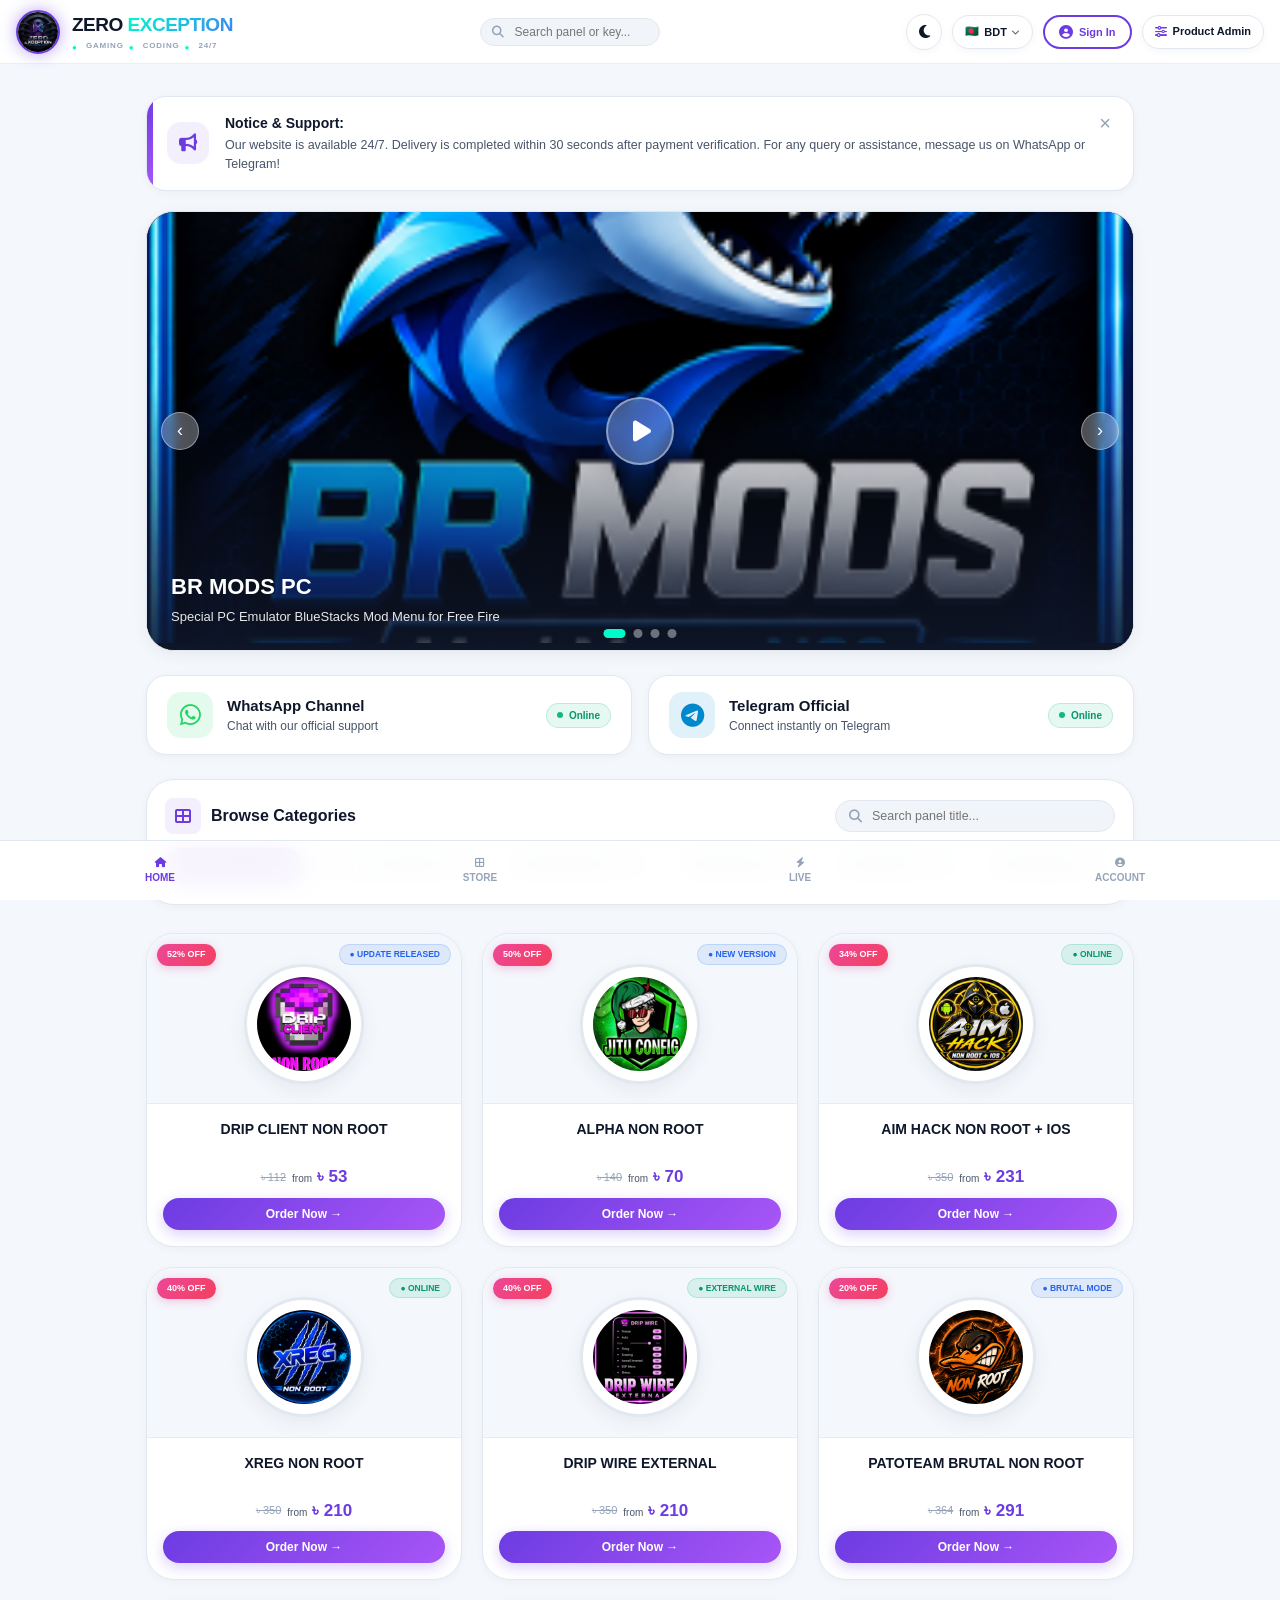
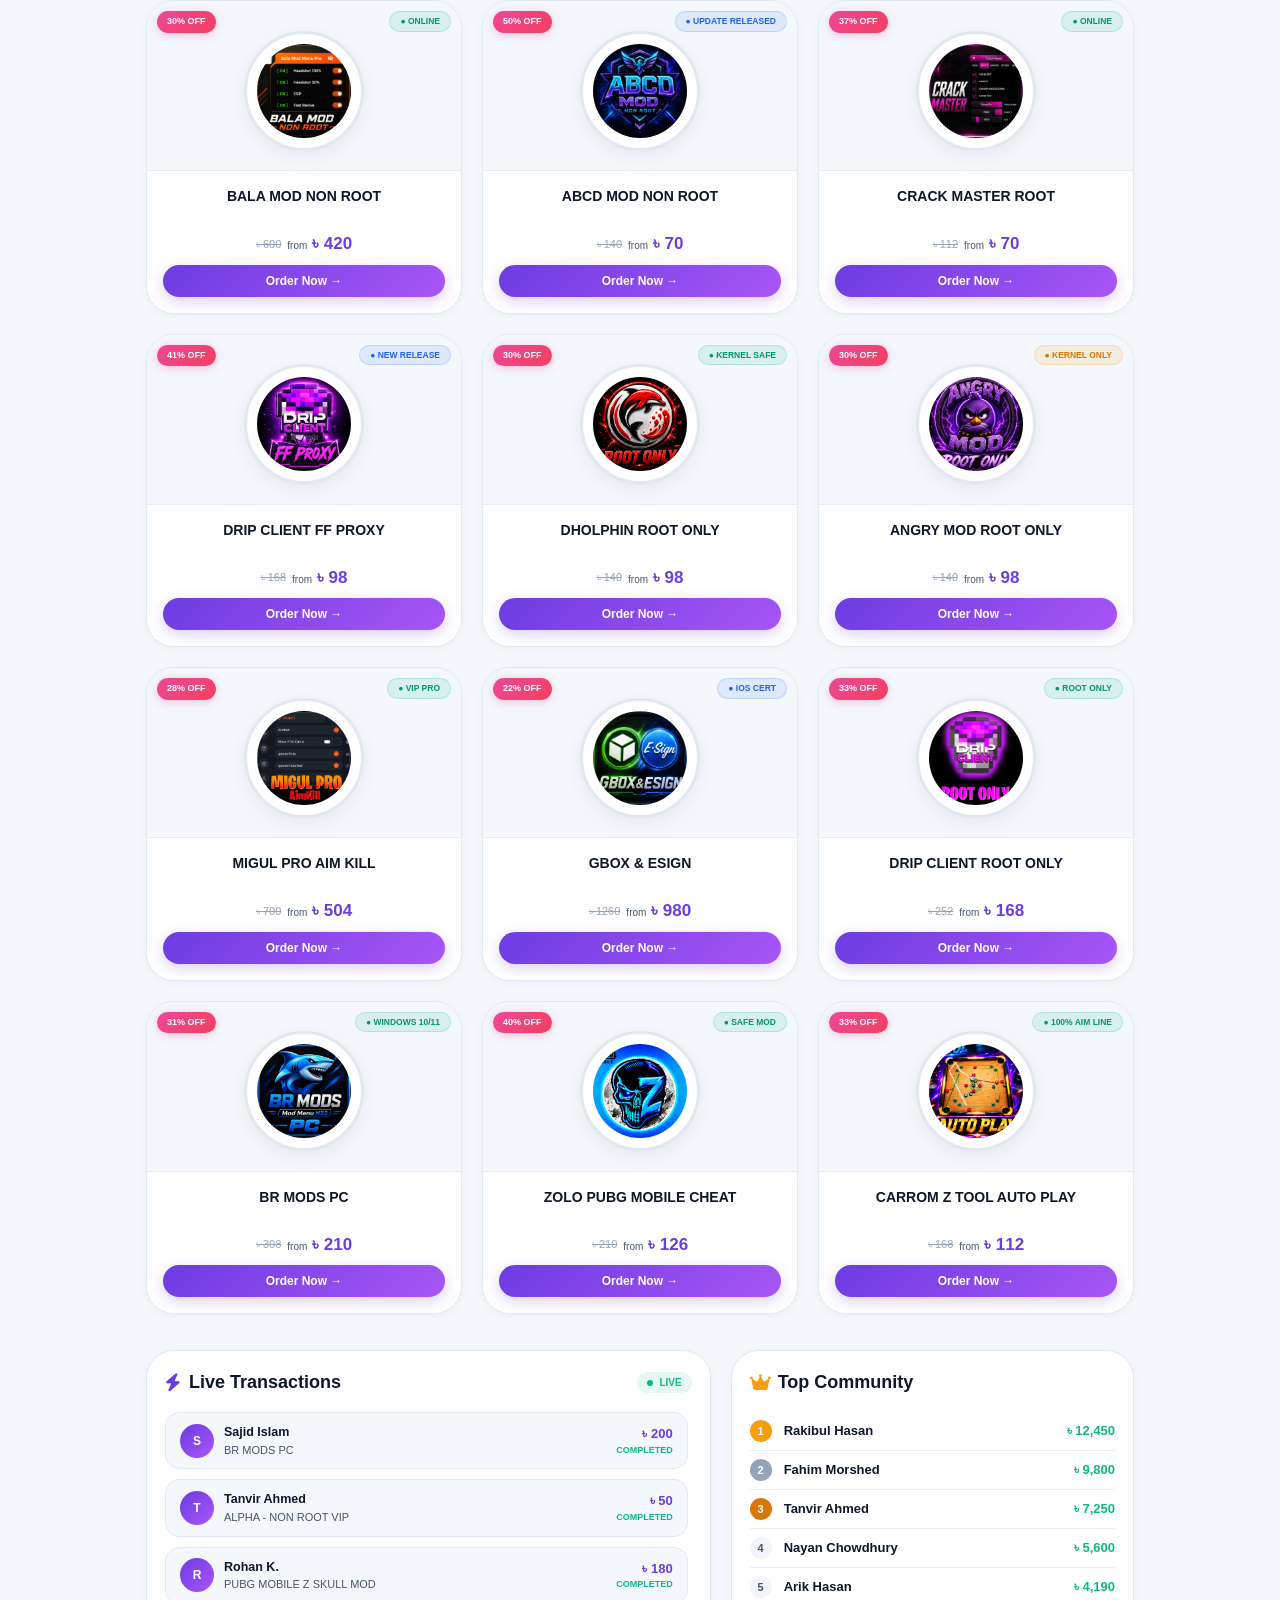
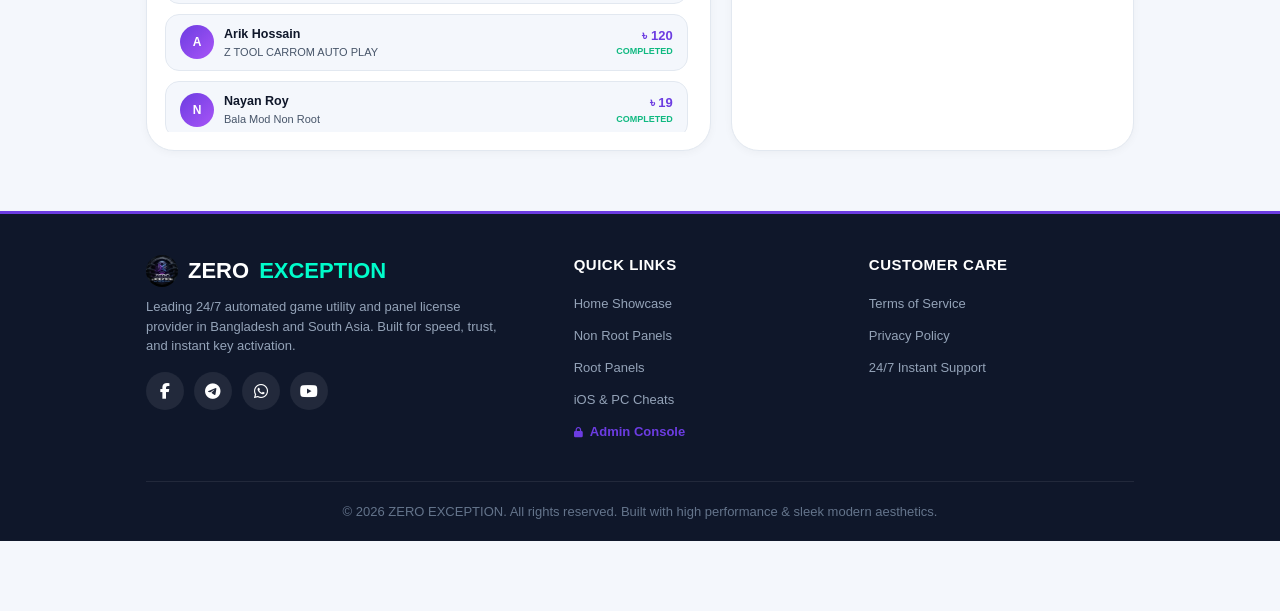
==== commit 0f9efd9b: "Initialize ZERO EXCEPTION store with Vercel deployment engine" ====
--- a/index.html
+++ b/index.html
@@ -16,9 +16,6 @@
     <link rel="stylesheet" href="https://cdnjs.cloudflare.com/ajax/libs/font-awesome/6.4.0/css/all.min.css">
     <link rel="preconnect" href="https://fonts.googleapis.com">
     <link rel="preconnect" href="https://fonts.gstatic.com" crossorigin>
-    <!-- Firebase App & Firestore SDKs (v9 compat for zero-build static hosting) -->
-    <script src="https://www.gstatic.com/firebasejs/9.23.0/firebase-app-compat.js"></script>
-    <script src="https://www.gstatic.com/firebasejs/9.23.0/firebase-firestore-compat.js"></script>
 
     <style>
         /* ============================================================
